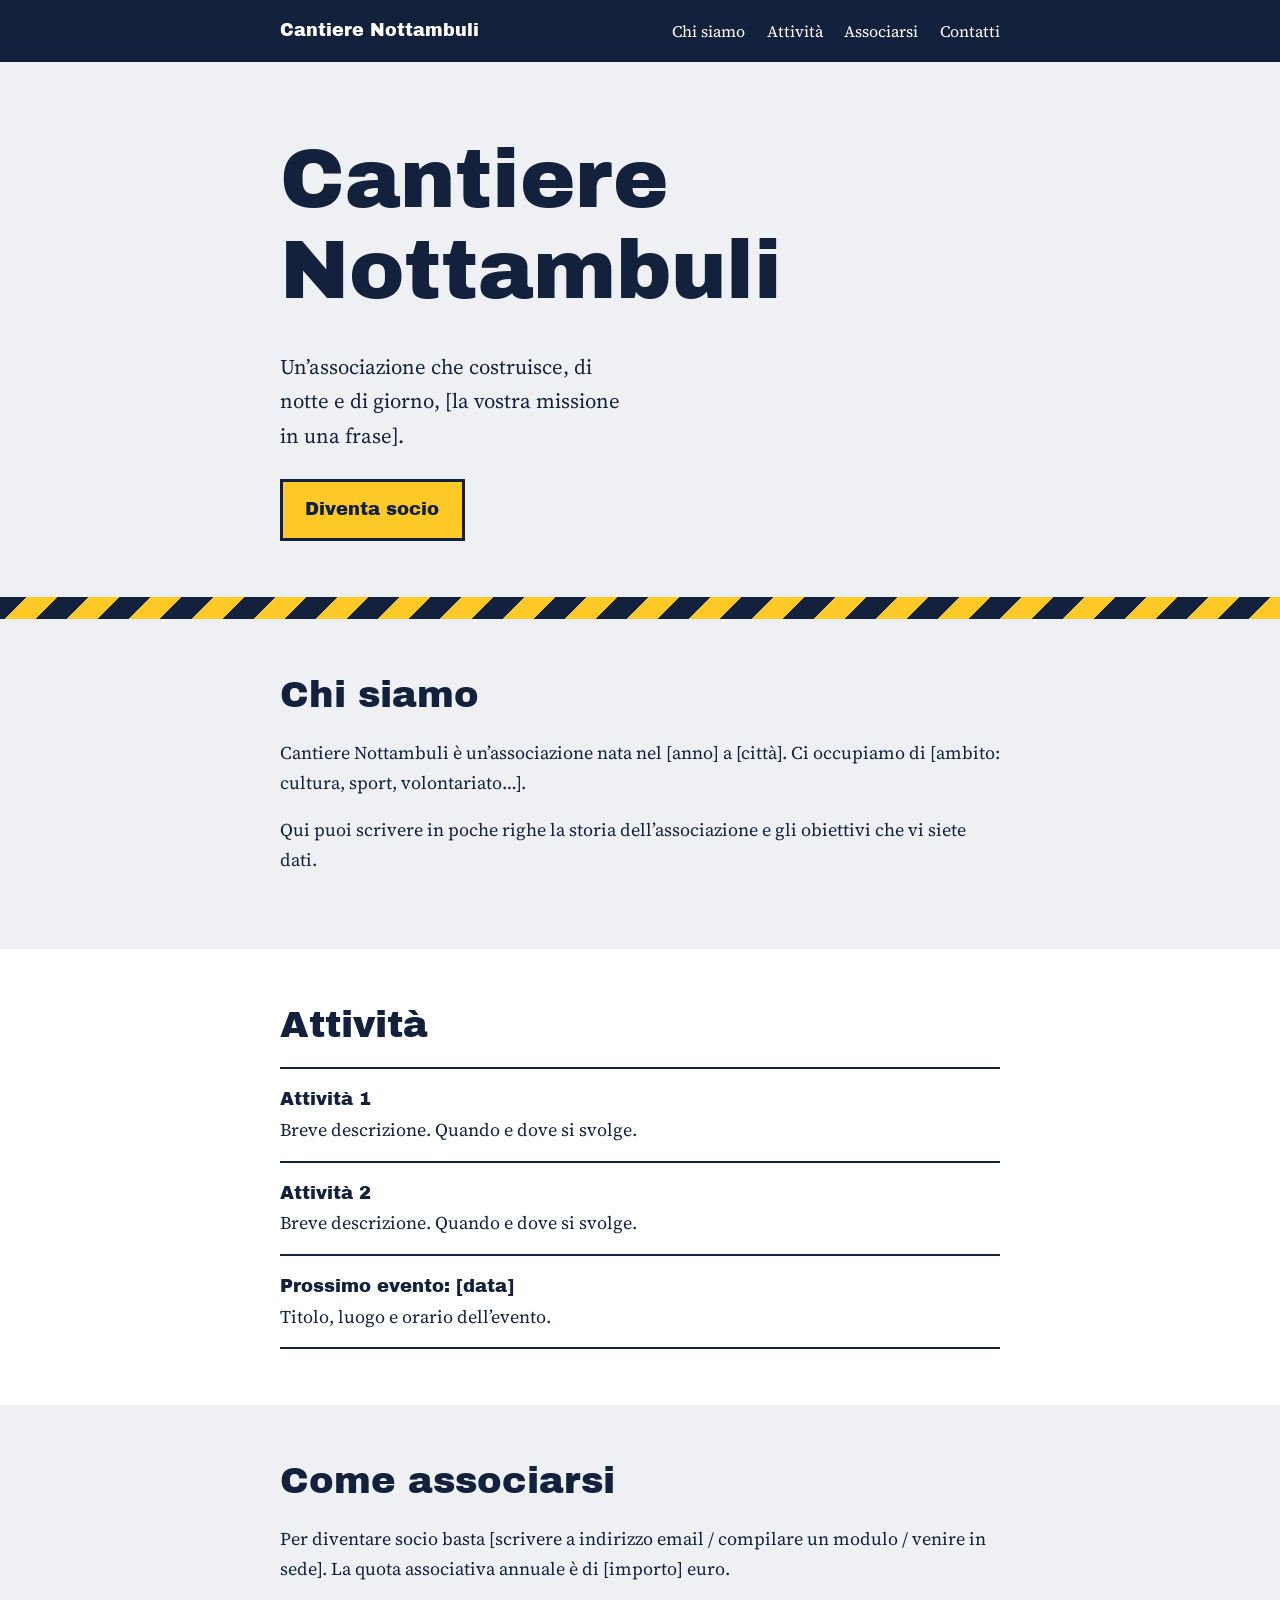
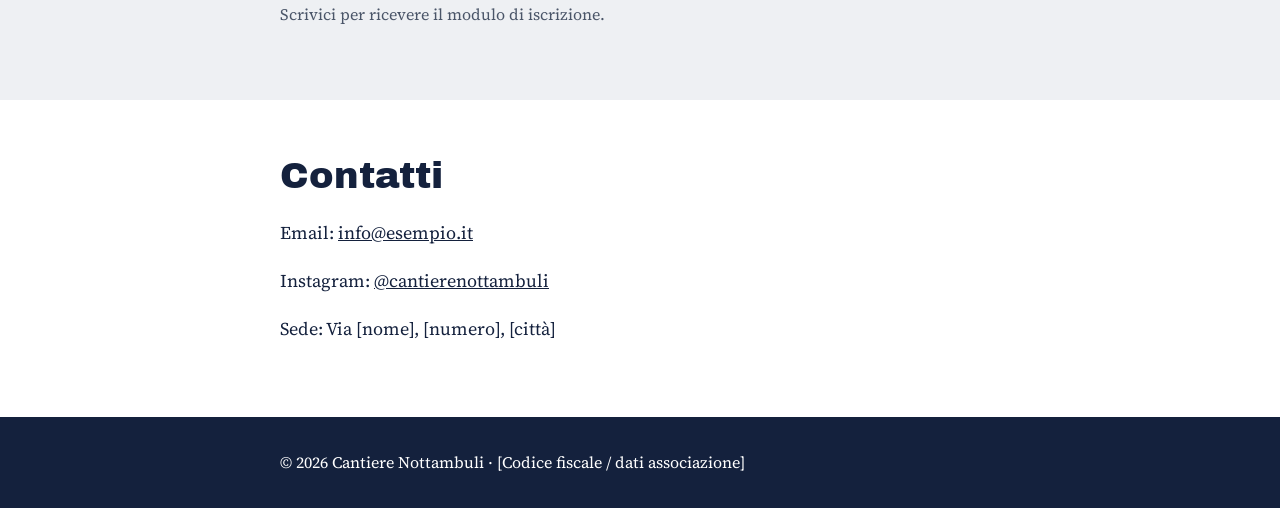
==== index.html @ 085885d0 "Create index.html" ====
<!DOCTYPE html>
<html lang="it">
<head>
<meta charset="utf-8">
<meta name="viewport" content="width=device-width, initial-scale=1">
<title>Cantiere Nottambuli</title>
<meta name="description" content="Cantiere Nottambuli: associazione. [Descrizione breve da completare]">
<link rel="preconnect" href="https://fonts.googleapis.com">
<link rel="preconnect" href="https://fonts.gstatic.com" crossorigin>
<link href="https://fonts.googleapis.com/css2?family=Archivo+Black&family=Source+Serif+4:wght@400;600&display=swap" rel="stylesheet">
<style>
:root{
  --carta:#eef0f3; --inchiostro:#14213d; --giallo:#ffc928; --grigio:#4a5568; --bianco:#ffffff;
}
*{box-sizing:border-box}
html{scroll-behavior:smooth}
body{margin:0;background:var(--carta);color:var(--inchiostro);
  font-family:"Source Serif 4",Georgia,serif;font-size:1.125rem;line-height:1.65}
h1,h2,h3{font-family:"Archivo Black","Arial Black",Impact,sans-serif;font-weight:400;line-height:1.1;margin:0 0 .6em}
a{color:var(--inchiostro)}
a:focus-visible{outline:3px solid var(--giallo);outline-offset:3px}
.wrap{max-width:760px;margin:0 auto;padding:0 1.25rem}

header.top{background:var(--inchiostro);color:var(--bianco)}
header.top .wrap{display:flex;flex-wrap:wrap;align-items:center;justify-content:space-between;gap:.5rem 1.5rem;padding-top:1rem;padding-bottom:1rem}
.logo{font-family:"Archivo Black","Arial Black",sans-serif;font-size:1.1rem;color:var(--bianco);text-decoration:none}
nav a{color:var(--bianco);text-decoration:none;margin-right:1.1rem;font-size:1rem}
nav a:last-child{margin-right:0}
nav a:hover{color:var(--giallo)}

.hero{padding:4.5rem 0 3.5rem}
.hero h1{font-size:clamp(2.6rem,10vw,5.2rem);margin-bottom:.4em}
.hero p{font-size:1.3rem;max-width:34ch;margin:0 0 1.6rem}
.btn{display:inline-block;background:var(--giallo);color:var(--inchiostro);font-family:"Archivo Black","Arial Black",sans-serif;
  text-decoration:none;padding:.85rem 1.4rem;border:3px solid var(--inchiostro)}
.btn:hover{background:var(--inchiostro);color:var(--giallo)}

.nastro{height:22px;background:repeating-linear-gradient(-45deg,var(--giallo) 0 22px,var(--inchiostro) 22px 44px)}

section{padding:3.5rem 0}
section h2{font-size:clamp(1.7rem,5vw,2.3rem)}
.alt{background:var(--bianco)}
ul.eventi{list-style:none;margin:0;padding:0}
ul.eventi li{padding:1rem 0;border-top:2px solid var(--inchiostro)}
ul.eventi li:last-child{border-bottom:2px solid var(--inchiostro)}
ul.eventi strong{display:block;font-family:"Archivo Black","Arial Black",sans-serif;font-weight:400}
.nota{color:var(--grigio);font-size:1rem}
footer{background:var(--inchiostro);color:var(--bianco);padding:2rem 0;font-size:1rem}
footer a{color:var(--giallo)}
@media (prefers-reduced-motion:reduce){html{scroll-behavior:auto}}
</style>
</head>
<body>

<header class="top">
  <div class="wrap">
    <a class="logo" href="#">Cantiere Nottambuli</a>
    <nav aria-label="Menu principale">
      <a href="#chi-siamo">Chi siamo</a>
      <a href="#attivita">Attività</a>
      <a href="#associarsi">Associarsi</a>
      <a href="#contatti">Contatti</a>
    </nav>
  </div>
</header>

<main>
  <div class="hero">
    <div class="wrap">
      <h1>Cantiere Nottambuli</h1>
      <!-- MODIFICA: una frase che riassume cosa fate -->
      <p>Un’associazione che costruisce, di notte e di giorno, [la vostra missione in una frase].</p>
      <a class="btn" href="#associarsi">Diventa socio</a>
    </div>
  </div>
  <div class="nastro" aria-hidden="true"></div>

  <section id="chi-siamo">
    <div class="wrap">
      <h2>Chi siamo</h2>
      <!-- MODIFICA: chi siete, da quando esistete, dove operate -->
      <p>Cantiere Nottambuli è un’associazione nata nel [anno] a [città]. Ci occupiamo di [ambito: cultura, sport, volontariato…].</p>
      <p>Qui puoi scrivere in poche righe la storia dell’associazione e gli obiettivi che vi siete dati.</p>
    </div>
  </section>

  <section id="attivita" class="alt">
    <div class="wrap">
      <h2>Attività</h2>
      <!-- MODIFICA: copia e incolla un blocco <li> per ogni attività o evento -->
      <ul class="eventi">
        <li><strong>Attività 1</strong>Breve descrizione. Quando e dove si svolge.</li>
        <li><strong>Attività 2</strong>Breve descrizione. Quando e dove si svolge.</li>
        <li><strong>Prossimo evento: [data]</strong>Titolo, luogo e orario dell’evento.</li>
      </ul>
    </div>
  </section>

  <section id="associarsi">
    <div class="wrap">
      <h2>Come associarsi</h2>
      <!-- MODIFICA: quota, modalità, requisiti -->
      <p>Per diventare socio basta [scrivere a indirizzo email / compilare un modulo / venire in sede]. La quota associativa annuale è di [importo] euro.</p>
      <p class="nota">Scrivici per ricevere il modulo di iscrizione.</p>
    </div>
  </section>

  <section id="contatti" class="alt">
    <div class="wrap">
      <h2>Contatti</h2>
      <!-- MODIFICA: email, social, indirizzo -->
      <p>Email: <a href="mailto:info@esempio.it">info@esempio.it</a></p>
      <p>Instagram: <a href="https://www.instagram.com/">@cantierenottambuli</a></p>
      <p>Sede: Via [nome], [numero], [città]</p>
    </div>
  </section>
</main>

<footer>
  <div class="wrap">
    © 2026 Cantiere Nottambuli · [Codice fiscale / dati associazione]
  </div>
</footer>

</body>
</html>
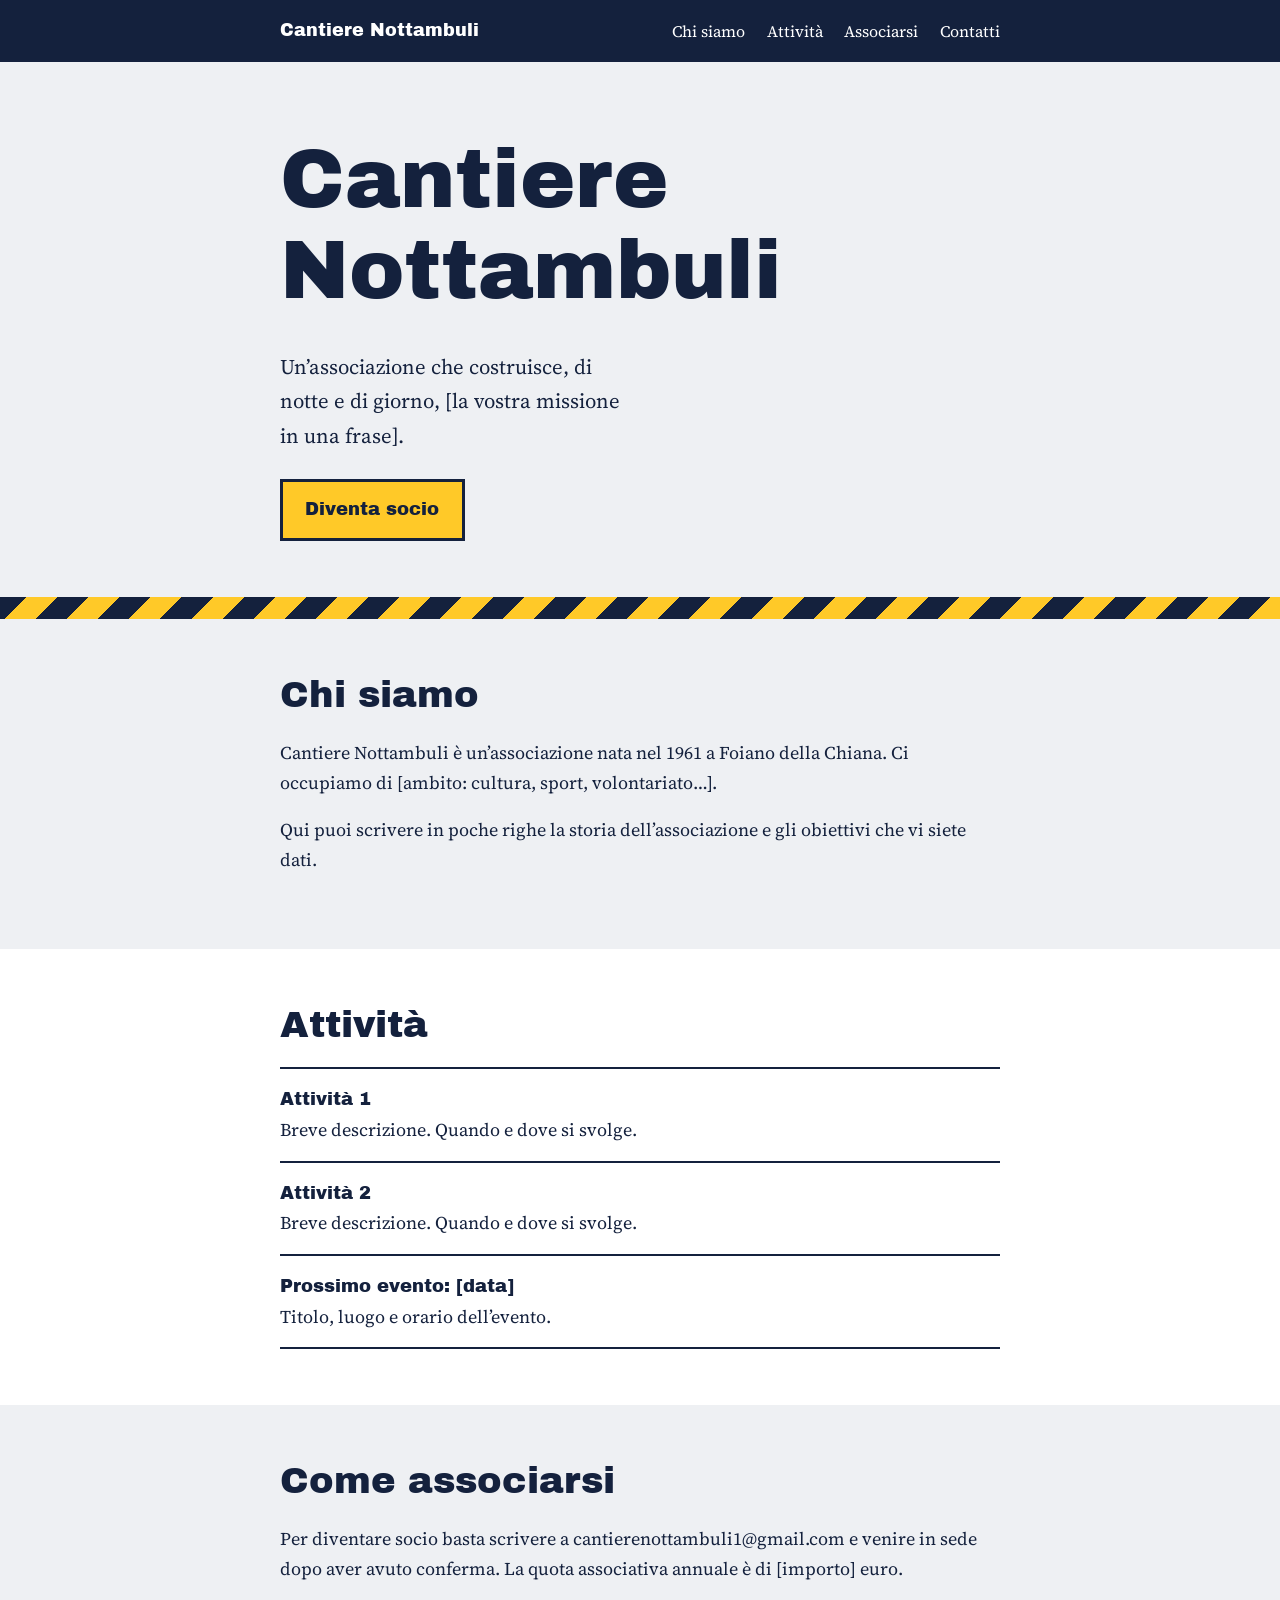
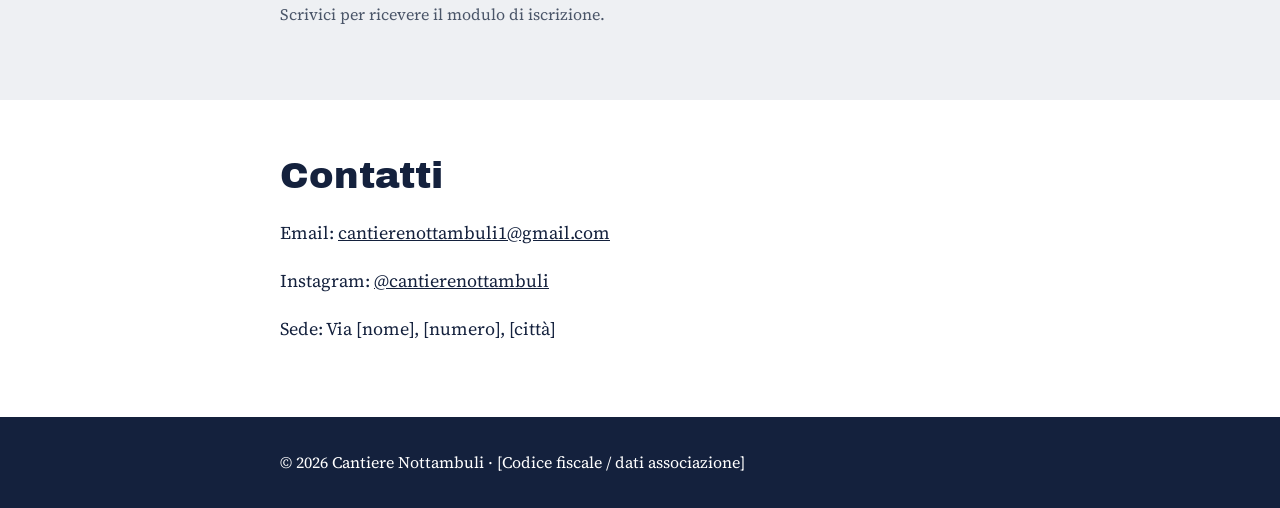
==== commit 703fae8c: "Update index.html" ====
--- a/index.html
+++ b/index.html
@@ -79,7 +79,7 @@
     <div class="wrap">
       <h2>Chi siamo</h2>
       <!-- MODIFICA: chi siete, da quando esistete, dove operate -->
-      <p>Cantiere Nottambuli è un’associazione nata nel [anno] a [città]. Ci occupiamo di [ambito: cultura, sport, volontariato…].</p>
+      <p>Cantiere Nottambuli è un’associazione nata nel 1961 a Foiano della Chiana. Ci occupiamo di [ambito: cultura, sport, volontariato…].</p>
       <p>Qui puoi scrivere in poche righe la storia dell’associazione e gli obiettivi che vi siete dati.</p>
     </div>
   </section>
@@ -100,7 +100,7 @@
     <div class="wrap">
       <h2>Come associarsi</h2>
       <!-- MODIFICA: quota, modalità, requisiti -->
-      <p>Per diventare socio basta [scrivere a indirizzo email / compilare un modulo / venire in sede]. La quota associativa annuale è di [importo] euro.</p>
+      <p>Per diventare socio basta scrivere a cantierenottambuli1@gmail.com e venire in sede dopo aver avuto conferma. La quota associativa annuale è di [importo] euro.</p>
       <p class="nota">Scrivici per ricevere il modulo di iscrizione.</p>
     </div>
   </section>
@@ -109,7 +109,7 @@
     <div class="wrap">
       <h2>Contatti</h2>
       <!-- MODIFICA: email, social, indirizzo -->
-      <p>Email: <a href="mailto:info@esempio.it">info@esempio.it</a></p>
+      <p>Email: <a href="mailto:cantierenottambuli1@gmail.com">cantierenottambuli1@gmail.com</a></p>
       <p>Instagram: <a href="https://www.instagram.com/">@cantierenottambuli</a></p>
       <p>Sede: Via [nome], [numero], [città]</p>
     </div>
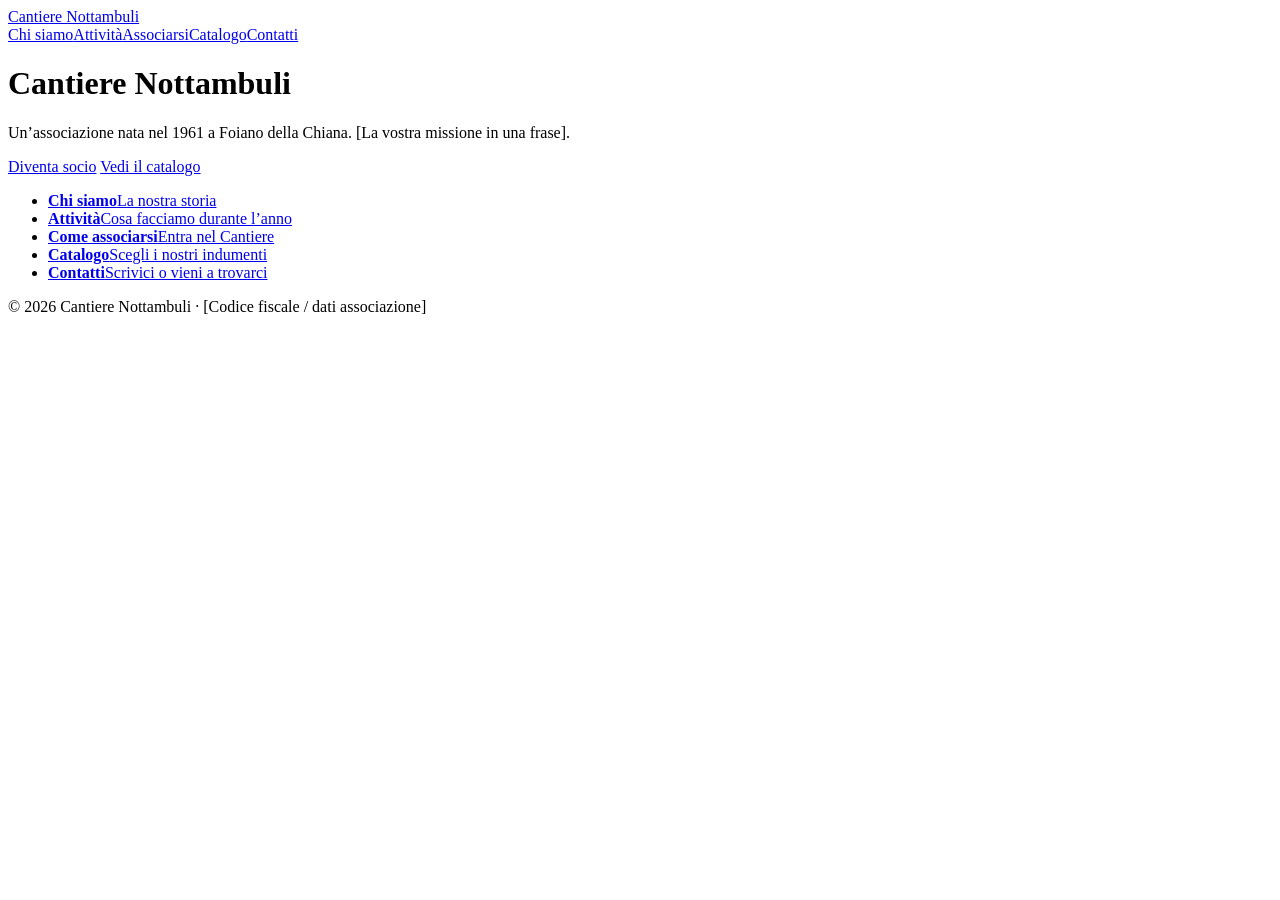
==== commit 5f6bae5d: "Update index.html" ====
--- a/index.html
+++ b/index.html
@@ -1,126 +1,18 @@
 <!DOCTYPE html>
-<html lang="it">
-<head>
-<meta charset="utf-8">
-<meta name="viewport" content="width=device-width, initial-scale=1">
-<title>Cantiere Nottambuli</title>
-<meta name="description" content="Cantiere Nottambuli: associazione. [Descrizione breve da completare]">
-<link rel="preconnect" href="https://fonts.googleapis.com">
-<link rel="preconnect" href="https://fonts.gstatic.com" crossorigin>
+<html lang="it"><head><meta charset="utf-8"><meta name="viewport" content="width=device-width, initial-scale=1">
+<title>Home · Cantiere Nottambuli</title>
+<link rel="preconnect" href="https://fonts.googleapis.com"><link rel="preconnect" href="https://fonts.gstatic.com" crossorigin>
 <link href="https://fonts.googleapis.com/css2?family=Archivo+Black&family=Source+Serif+4:wght@400;600&display=swap" rel="stylesheet">
-<style>
-:root{
-  --carta:#eef0f3; --inchiostro:#14213d; --giallo:#ffc928; --grigio:#4a5568; --bianco:#ffffff;
-}
-*{box-sizing:border-box}
-html{scroll-behavior:smooth}
-body{margin:0;background:var(--carta);color:var(--inchiostro);
-  font-family:"Source Serif 4",Georgia,serif;font-size:1.125rem;line-height:1.65}
-h1,h2,h3{font-family:"Archivo Black","Arial Black",Impact,sans-serif;font-weight:400;line-height:1.1;margin:0 0 .6em}
-a{color:var(--inchiostro)}
-a:focus-visible{outline:3px solid var(--giallo);outline-offset:3px}
-.wrap{max-width:760px;margin:0 auto;padding:0 1.25rem}
-
-header.top{background:var(--inchiostro);color:var(--bianco)}
-header.top .wrap{display:flex;flex-wrap:wrap;align-items:center;justify-content:space-between;gap:.5rem 1.5rem;padding-top:1rem;padding-bottom:1rem}
-.logo{font-family:"Archivo Black","Arial Black",sans-serif;font-size:1.1rem;color:var(--bianco);text-decoration:none}
-nav a{color:var(--bianco);text-decoration:none;margin-right:1.1rem;font-size:1rem}
-nav a:last-child{margin-right:0}
-nav a:hover{color:var(--giallo)}
-
-.hero{padding:4.5rem 0 3.5rem}
-.hero h1{font-size:clamp(2.6rem,10vw,5.2rem);margin-bottom:.4em}
-.hero p{font-size:1.3rem;max-width:34ch;margin:0 0 1.6rem}
-.btn{display:inline-block;background:var(--giallo);color:var(--inchiostro);font-family:"Archivo Black","Arial Black",sans-serif;
-  text-decoration:none;padding:.85rem 1.4rem;border:3px solid var(--inchiostro)}
-.btn:hover{background:var(--inchiostro);color:var(--giallo)}
-
-.nastro{height:22px;background:repeating-linear-gradient(-45deg,var(--giallo) 0 22px,var(--inchiostro) 22px 44px)}
-
-section{padding:3.5rem 0}
-section h2{font-size:clamp(1.7rem,5vw,2.3rem)}
-.alt{background:var(--bianco)}
-ul.eventi{list-style:none;margin:0;padding:0}
-ul.eventi li{padding:1rem 0;border-top:2px solid var(--inchiostro)}
-ul.eventi li:last-child{border-bottom:2px solid var(--inchiostro)}
-ul.eventi strong{display:block;font-family:"Archivo Black","Arial Black",sans-serif;font-weight:400}
-.nota{color:var(--grigio);font-size:1rem}
-footer{background:var(--inchiostro);color:var(--bianco);padding:2rem 0;font-size:1rem}
-footer a{color:var(--giallo)}
-@media (prefers-reduced-motion:reduce){html{scroll-behavior:auto}}
-</style>
-</head>
-<body>
-
-<header class="top">
-  <div class="wrap">
-    <a class="logo" href="#">Cantiere Nottambuli</a>
-    <nav aria-label="Menu principale">
-      <a href="#chi-siamo">Chi siamo</a>
-      <a href="#attivita">Attività</a>
-      <a href="#associarsi">Associarsi</a>
-      <a href="#contatti">Contatti</a>
-    </nav>
-  </div>
-</header>
-
-<main>
-  <div class="hero">
-    <div class="wrap">
-      <h1>Cantiere Nottambuli</h1>
-      <!-- MODIFICA: una frase che riassume cosa fate -->
-      <p>Un’associazione che costruisce, di notte e di giorno, [la vostra missione in una frase].</p>
-      <a class="btn" href="#associarsi">Diventa socio</a>
-    </div>
-  </div>
-  <div class="nastro" aria-hidden="true"></div>
-
-  <section id="chi-siamo">
-    <div class="wrap">
-      <h2>Chi siamo</h2>
-      <!-- MODIFICA: chi siete, da quando esistete, dove operate -->
-      <p>Cantiere Nottambuli è un’associazione nata nel 1961 a Foiano della Chiana. Ci occupiamo di [ambito: cultura, sport, volontariato…].</p>
-      <p>Qui puoi scrivere in poche righe la storia dell’associazione e gli obiettivi che vi siete dati.</p>
-    </div>
-  </section>
-
-  <section id="attivita" class="alt">
-    <div class="wrap">
-      <h2>Attività</h2>
-      <!-- MODIFICA: copia e incolla un blocco <li> per ogni attività o evento -->
-      <ul class="eventi">
-        <li><strong>Attività 1</strong>Breve descrizione. Quando e dove si svolge.</li>
-        <li><strong>Attività 2</strong>Breve descrizione. Quando e dove si svolge.</li>
-        <li><strong>Prossimo evento: [data]</strong>Titolo, luogo e orario dell’evento.</li>
-      </ul>
-    </div>
-  </section>
-
-  <section id="associarsi">
-    <div class="wrap">
-      <h2>Come associarsi</h2>
-      <!-- MODIFICA: quota, modalità, requisiti -->
-      <p>Per diventare socio basta scrivere a cantierenottambuli1@gmail.com e venire in sede dopo aver avuto conferma. La quota associativa annuale è di [importo] euro.</p>
-      <p class="nota">Scrivici per ricevere il modulo di iscrizione.</p>
-    </div>
-  </section>
-
-  <section id="contatti" class="alt">
-    <div class="wrap">
-      <h2>Contatti</h2>
-      <!-- MODIFICA: email, social, indirizzo -->
-      <p>Email: <a href="mailto:cantierenottambuli1@gmail.com">cantierenottambuli1@gmail.com</a></p>
-      <p>Instagram: <a href="https://www.instagram.com/">@cantierenottambuli</a></p>
-      <p>Sede: Via [nome], [numero], [città]</p>
-    </div>
-  </section>
-</main>
-
-<footer>
-  <div class="wrap">
-    © 2026 Cantiere Nottambuli · [Codice fiscale / dati associazione]
-  </div>
-</footer>
-
-</body>
-</html>
+<link rel="stylesheet" href="style.css"></head><body>
+<header class="top"><div class="wrap"><a class="logo" href="index.html">Cantiere Nottambuli</a><nav aria-label="Menu principale"><a href="chi-siamo.html">Chi siamo</a><a href="attivita.html">Attività</a><a href="associarsi.html">Associarsi</a><a href="catalogo.html">Catalogo</a><a href="contatti.html">Contatti</a></nav></div></header>
+<div class="nastro" aria-hidden="true"></div>
+<main><div class="wrap"><div class="hero"><h1>Cantiere Nottambuli</h1>
+<!-- MODIFICA: una frase che riassume cosa fate -->
+<p>Un’associazione nata nel 1961 a Foiano della Chiana. [La vostra missione in una frase].</p>
+<a class="btn" href="associarsi.html">Diventa socio</a> <a class="btn alt-btn" href="catalogo.html">Vedi il catalogo</a></div>
+<ul class="eventi"><li><a href="chi-siamo.html"><strong>Chi siamo</strong>La nostra storia</a></li>
+<li><a href="attivita.html"><strong>Attività</strong>Cosa facciamo durante l’anno</a></li>
+<li><a href="associarsi.html"><strong>Come associarsi</strong>Entra nel Cantiere</a></li>
+<li><a href="catalogo.html"><strong>Catalogo</strong>Scegli i nostri indumenti</a></li>
+<li><a href="contatti.html"><strong>Contatti</strong>Scrivici o vieni a trovarci</a></li></ul></div></main>
+<footer><div class="wrap">© 2026 Cantiere Nottambuli · [Codice fiscale / dati associazione]</div></footer></body></html>
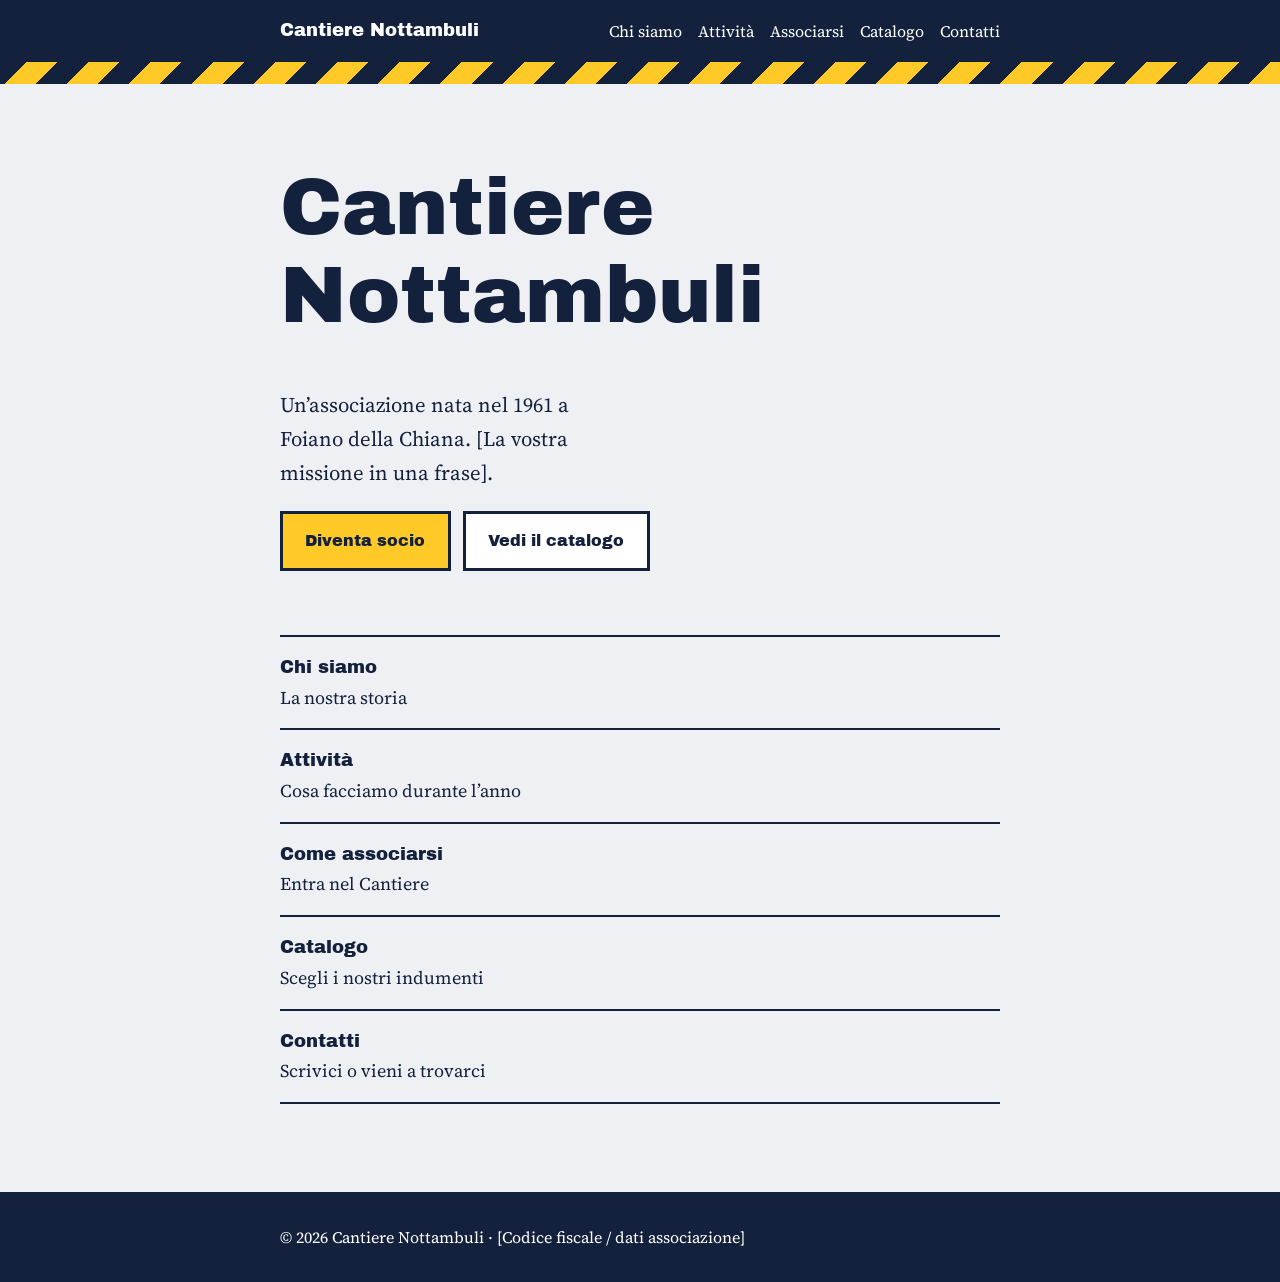
==== commit cb9bd44b: "Add files via upload" ====
--- a/index.html
+++ b/index.html
@@ -15,4 +15,4 @@
 <li><a href="associarsi.html"><strong>Come associarsi</strong>Entra nel Cantiere</a></li>
 <li><a href="catalogo.html"><strong>Catalogo</strong>Scegli i nostri indumenti</a></li>
 <li><a href="contatti.html"><strong>Contatti</strong>Scrivici o vieni a trovarci</a></li></ul></div></main>
-<footer><div class="wrap">© 2026 Cantiere Nottambuli · [Codice fiscale / dati associazione]</div></footer></body></html>
+<footer><div class="wrap">© 2026 Cantiere Nottambuli · [Codice fiscale / dati associazione]</div></footer></body></html>
--- a/style.css
+++ b/style.css
@@ -0,0 +1,29 @@
+
+:root{--carta:#eef0f3;--inchiostro:#14213d;--giallo:#ffc928;--grigio:#4a5568;--bianco:#fff}
+*{box-sizing:border-box}html{scroll-behavior:smooth}
+body{margin:0;background:var(--carta);color:var(--inchiostro);font-family:"Source Serif 4",Georgia,serif;font-size:1.125rem;line-height:1.65}
+h1,h2{font-family:"Archivo Black","Arial Black",Impact,sans-serif;font-weight:400;line-height:1.1;margin:0 0 .6em}
+h1{font-size:clamp(2rem,7vw,3rem)}
+a{color:var(--inchiostro)}a:focus-visible,button:focus-visible,input:focus-visible,select:focus-visible,textarea:focus-visible{outline:3px solid var(--giallo);outline-offset:3px}
+.wrap{max-width:760px;margin:0 auto;padding:0 1.25rem}
+main .wrap{padding-top:3rem;padding-bottom:4rem}
+header.top{background:var(--inchiostro)}
+header.top .wrap{display:flex;flex-wrap:wrap;align-items:center;justify-content:space-between;gap:.5rem 1.5rem;padding-top:1rem;padding-bottom:1rem}
+.logo{font-family:"Archivo Black","Arial Black",sans-serif;color:var(--bianco);text-decoration:none}
+nav a{color:var(--bianco);text-decoration:none;margin-right:1rem;font-size:1rem}nav a:last-child{margin-right:0}
+nav a:hover,nav a[aria-current]{color:var(--giallo)}
+.nastro{height:22px;background:repeating-linear-gradient(-45deg,var(--giallo) 0 22px,var(--inchiostro) 22px 44px)}
+.hero{padding:2rem 0}.hero h1{font-size:clamp(2.6rem,10vw,5rem)}.hero p{font-size:1.3rem;max-width:34ch}
+.btn{display:inline-block;background:var(--giallo);color:var(--inchiostro);font-family:"Archivo Black","Arial Black",sans-serif;font-size:1rem;text-decoration:none;padding:.85rem 1.4rem;border:3px solid var(--inchiostro);cursor:pointer;margin:0 .5rem .5rem 0}
+.btn:hover{background:var(--inchiostro);color:var(--giallo)}.alt-btn{background:var(--bianco)}
+ul.eventi{list-style:none;margin:1.5rem 0;padding:0}
+ul.eventi>li{padding:1rem 0;border-top:2px solid var(--inchiostro)}ul.eventi>li:last-child{border-bottom:2px solid var(--inchiostro)}
+ul.eventi strong{display:block;font-family:"Archivo Black","Arial Black",sans-serif;font-weight:400}
+ul.eventi a{text-decoration:none;display:block}ul.eventi a:hover strong{text-decoration:underline}
+.capo{display:flex;flex-wrap:wrap;align-items:center;gap:.75rem 1.5rem}.capo>div{flex:1 1 200px}
+label{font-size:1rem}.campo{display:block;margin:1rem 0}
+input,select,textarea{font:inherit;padding:.5rem;border:2px solid var(--inchiostro);background:var(--bianco);color:var(--inchiostro)}
+.campo input,.campo textarea{display:block;width:100%;margin-top:.3rem}
+input[type=number]{width:5rem}
+footer{background:var(--inchiostro);color:var(--bianco);padding:2rem 0;font-size:1rem}
+@media (prefers-reduced-motion:reduce){html{scroll-behavior:auto}}
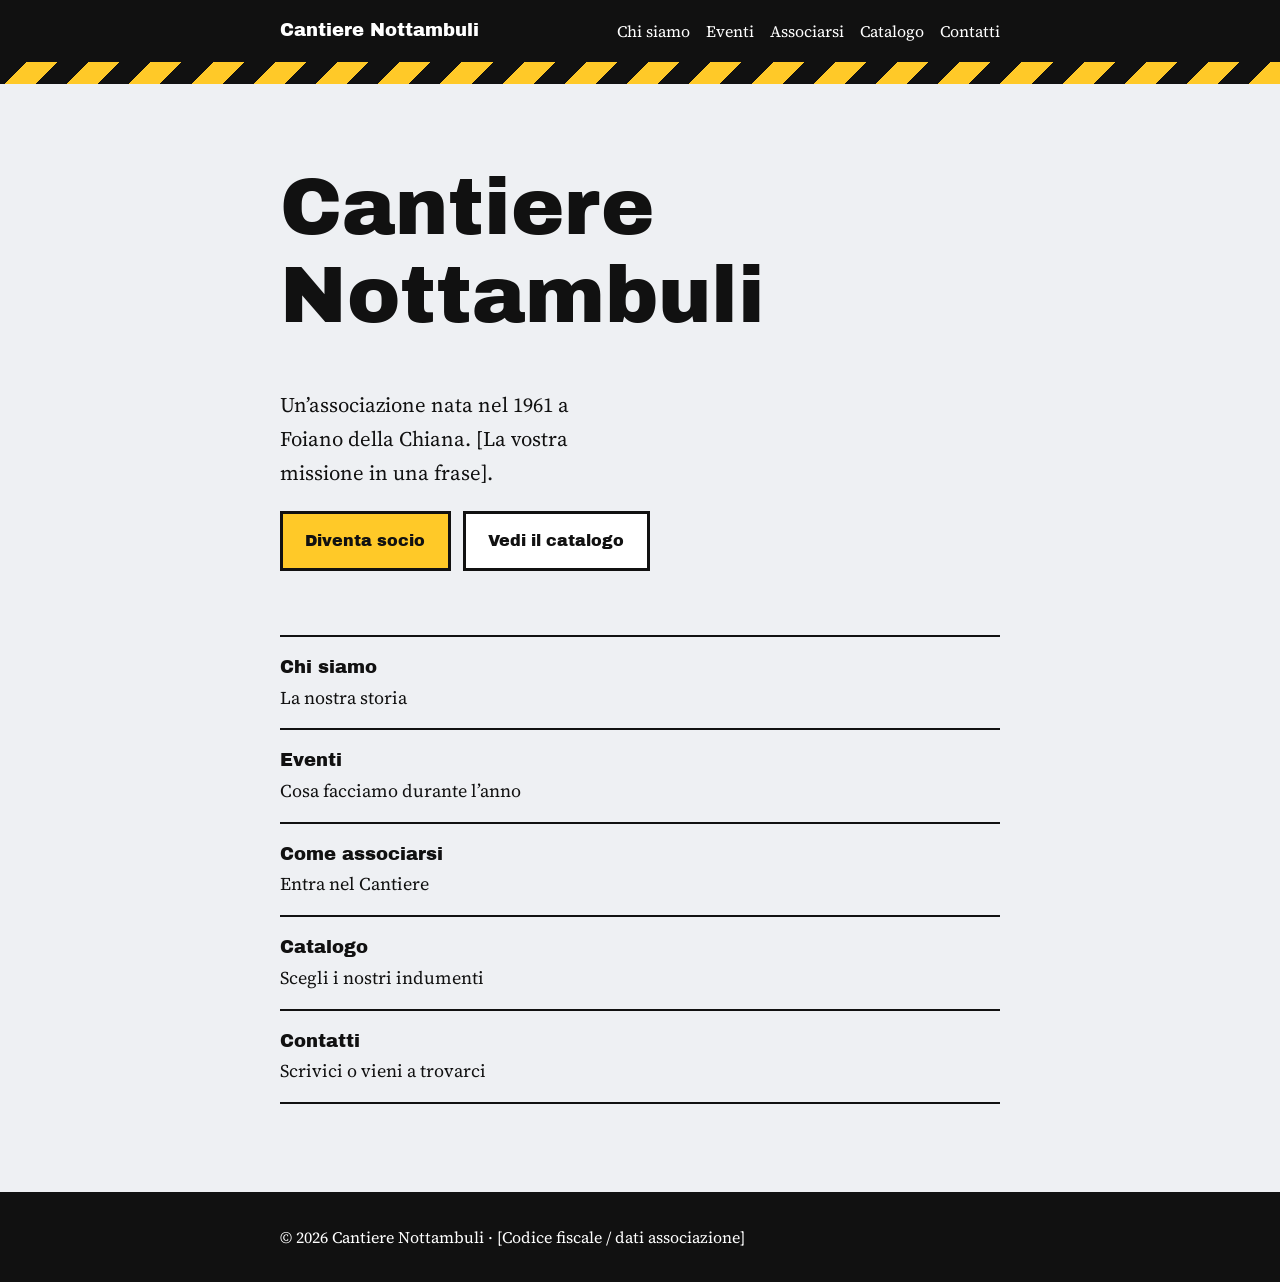
==== commit 7fc625ad: "Update index.html" ====
--- a/index.html
+++ b/index.html
@@ -4,15 +4,15 @@
 <link rel="preconnect" href="https://fonts.googleapis.com"><link rel="preconnect" href="https://fonts.gstatic.com" crossorigin>
 <link href="https://fonts.googleapis.com/css2?family=Archivo+Black&family=Source+Serif+4:wght@400;600&display=swap" rel="stylesheet">
 <link rel="stylesheet" href="style.css"></head><body>
-<header class="top"><div class="wrap"><a class="logo" href="index.html">Cantiere Nottambuli</a><nav aria-label="Menu principale"><a href="chi-siamo.html">Chi siamo</a><a href="attivita.html">Attività</a><a href="associarsi.html">Associarsi</a><a href="catalogo.html">Catalogo</a><a href="contatti.html">Contatti</a></nav></div></header>
+<header class="top"><div class="wrap"><a class="logo" href="index.html">Cantiere Nottambuli</a><nav aria-label="Menu principale"><a href="chi-siamo.html">Chi siamo</a><a href="attivita.html">Eventi</a><a href="associarsi.html">Associarsi</a><a href="catalogo.html">Catalogo</a><a href="contatti.html">Contatti</a></nav></div></header>
 <div class="nastro" aria-hidden="true"></div>
 <main><div class="wrap"><div class="hero"><h1>Cantiere Nottambuli</h1>
 <!-- MODIFICA: una frase che riassume cosa fate -->
 <p>Un’associazione nata nel 1961 a Foiano della Chiana. [La vostra missione in una frase].</p>
 <a class="btn" href="associarsi.html">Diventa socio</a> <a class="btn alt-btn" href="catalogo.html">Vedi il catalogo</a></div>
 <ul class="eventi"><li><a href="chi-siamo.html"><strong>Chi siamo</strong>La nostra storia</a></li>
-<li><a href="attivita.html"><strong>Attività</strong>Cosa facciamo durante l’anno</a></li>
+<li><a href="attivita.html"><strong>Eventi</strong>Cosa facciamo durante l’anno</a></li>
 <li><a href="associarsi.html"><strong>Come associarsi</strong>Entra nel Cantiere</a></li>
 <li><a href="catalogo.html"><strong>Catalogo</strong>Scegli i nostri indumenti</a></li>
 <li><a href="contatti.html"><strong>Contatti</strong>Scrivici o vieni a trovarci</a></li></ul></div></main>
-<footer><div class="wrap">© 2026 Cantiere Nottambuli · [Codice fiscale / dati associazione]</div></footer></body></html>+<footer><div class="wrap">© 2026 Cantiere Nottambuli · [Codice fiscale / dati associazione]</div></footer></body></html>
--- a/style.css
+++ b/style.css
@@ -1,5 +1,5 @@
 
-:root{--carta:#eef0f3;--inchiostro:#14213d;--giallo:#ffc928;--grigio:#4a5568;--bianco:#fff}
+:root{--carta:#eef0f3;--inchiostro:#111111;--giallo:#ffc928;--grigio:#4a5568;--bianco:#fff}
 *{box-sizing:border-box}html{scroll-behavior:smooth}
 body{margin:0;background:var(--carta);color:var(--inchiostro);font-family:"Source Serif 4",Georgia,serif;font-size:1.125rem;line-height:1.65}
 h1,h2{font-family:"Archivo Black","Arial Black",Impact,sans-serif;font-weight:400;line-height:1.1;margin:0 0 .6em}
@@ -27,3 +27,6 @@
 input[type=number]{width:5rem}
 footer{background:var(--inchiostro);color:var(--bianco);padding:2rem 0;font-size:1rem}
 @media (prefers-reduced-motion:reduce){html{scroll-behavior:auto}}
+nav{display:flex;flex-wrap:wrap;gap:.4rem 1rem}
+nav a{margin-right:0}
+main{overflow-wrap:anywhere}
